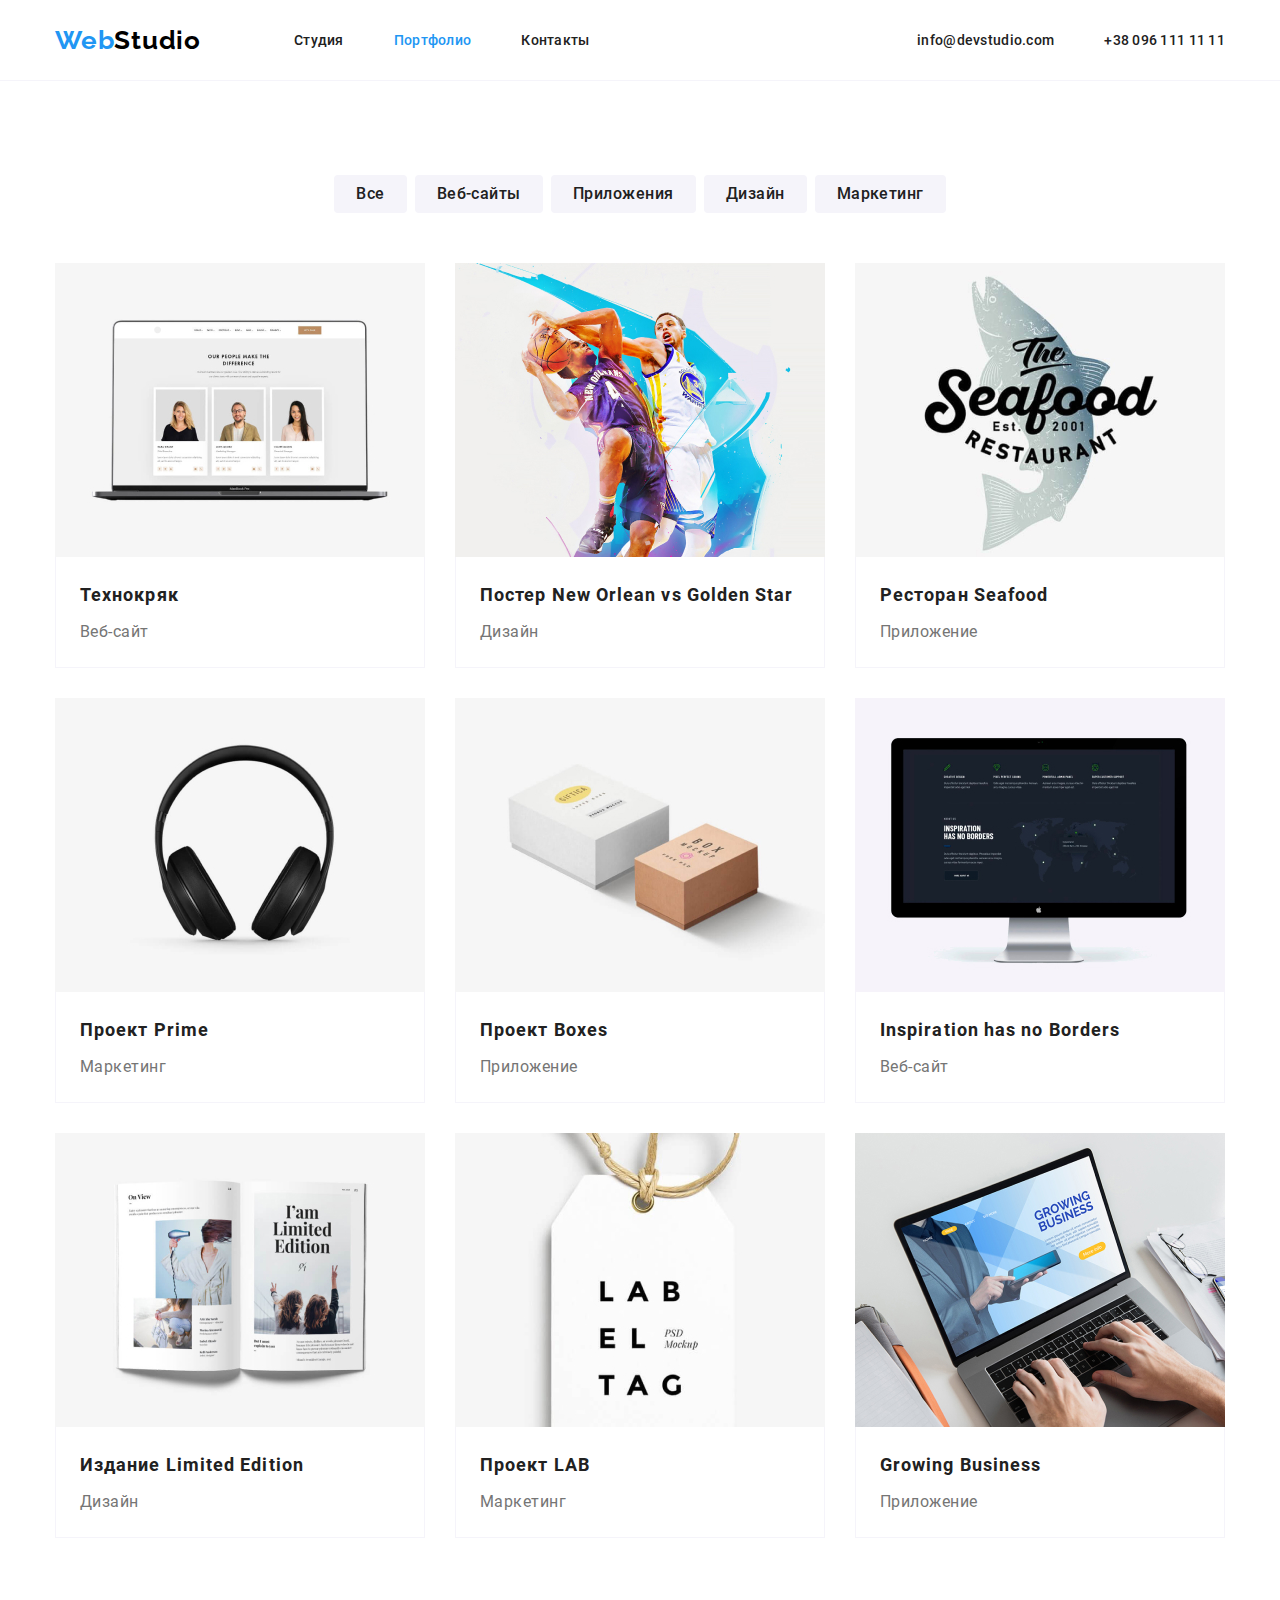
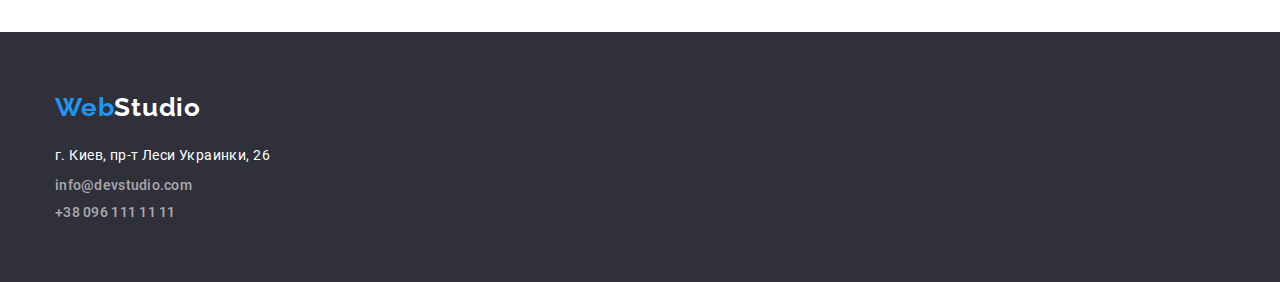
==== portfolio.html @ c0ffa652 "Добавляет дз-3" ====
<!DOCTYPE html>
<html lang="ru">

<head>
  <meta charset="UTF-8">
  <meta name="viewport" content="width=device-width, initial-scale=1.0">
  <link rel="stylesheet" href="./css/fonts.css">
  <link rel="preconnect" href="https://fonts.gstatic.com">
  <link href="https://fonts.googleapis.com/css2?family=Raleway:wght@700&display=swap" rel="stylesheet">
  <link rel="stylesheet" href="https://cdnjs.cloudflare.com/ajax/libs/modern-normalize/1.0.0/modern-normalize.min.css">
  <link rel="stylesheet" href="./css/style.css">
  <title>Web Studio</title>
</head>

<body>

  <!-- Шапка -->
<header class="header">
  <div class="conteiner">
    <nav class="navigation">
      <a href="./index.html" class="logo-top"><span class="logo-accent">Web</span>Studio</a>
      <ul class="nav-list">
        <li class="nav-list-item">
          <a href="./index.html" class="nav-list-link">Студия</a>
        </li>
        <li class="nav-list-item">
          <a href="./portfolio.html" class="nav-list-link current">Портфолио</a>
        </li>
        <li class="nav-list-item">
          <a href="" class="nav-list-link">Контакты</a>
        </li>
      </ul>
    </nav>
    <address class="contacts">
      <ul class="contacts-list">
        <li class="contacts-list-item">
          <a href="mailto:info@devstudio.com" class="contacts-list-link">info@devstudio.com</a>
        </li>
        <li class="contacts-list-item">
          <a href="tel:+380961111111" class="contacts-list-link">+38 096 111 11 11</a>
        </li>
      </ul>
    </address>
  </div>
</header>

<!-- Порфолио -->
<main class="potfolio-page">
  <h1 class="visually-hidden">Порфолио</h1>
  <section class="filters">
    <h2 class="visually-hidden">Фильтр проектов</h2>
    <ul class="filters-list">
      <li class="filters-list-item">
        <button class="filters-btn" type="button">Все</button>
      </li>
      <li class="filters-list-item">
        <button class="filters-btn" type="button">Веб-сайты</button>
      </li>
      <li class="filters-list-item">
        <button class="filters-btn" type="button">Приложения</button>
      </li>
      <li class="filters-list-item">
        <button class="filters-btn" type="button">Дизайн</button>
      </li>
      <li class="filters-list-item">
        <button class="filters-btn" type="button">Маркетинг</button>
      </li>
    </ul>
  </section>
  <section class="projects conteiner">
    <h2 class="visually-hidden">Проекты</h2>
    <ul class="projects-list">
      <li class="projects-list-item">
        <a class="projects-link" href="">
          <img class="projects-img" src="./images/portfolio/web-site.jpg" alt="ноутбук" width="370" height="294">
          <div class="projects-description">
            <h3 class="projects-title">Технокряк</h3>
            <p class="projects-text">Веб-сайт</p>
          </div>
        </a>
      </li>
      <li class="projects-list-item">
        <a class="projects-link" href="">
          <img class="projects-img" src="./images/portfolio/design.jpg" alt="баскетболисты с мячом" width="370" height="294">
          <div class="projects-description">
            <h3 class="projects-title">Постер New Orlean vs Golden Star</h3>
            <p class="projects-text">Дизайн</p>
          </div>
        </a>
      </li>
      <li class="projects-list-item">
        <a class="projects-link" href="">
          <img class="projects-img" src="./images/portfolio/application.jpg" alt="название ресторана seafood" width="370" height="294">
          <div class="projects-description">
            <h3 class="projects-title">Ресторан Seafood</h3>
            <p class="projects-text">Приложение</p>
          </div>
        </a>
      </li>
      <li class="projects-list-item">
        <a class="projects-link" href="">
          <img class="projects-img" src="./images/portfolio/marketing.jpg" alt="наушники" width="370" height="294">
          <div class="projects-description">
            <h3 class="projects-title">Проект Prime</h3>
            <p class="projects-text">Маркетинг</p>
          </div>
        </a>
      </li>
      <li class="projects-list-item">
        <a class="projects-link" href="">
          <img class="projects-img" src="./images/portfolio/application2.jpg" alt="коробки" width="370" height="294">
          <div class="projects-description">
            <h3 class="projects-title">Проект Boxes</h3>
            <p class="projects-text">Приложение</p>
          </div>
        </a>
      </li>
      <li class="projects-list-item">
        <a class="projects-link" href="">
          <img class="projects-img" src="./images/portfolio/web-site2.jpg" alt="монитор" width="370" height="294">
          <div class="projects-description">
            <h3 class="projects-title">Inspiration has no Borders</h3>
            <p class="projects-text">Веб-сайт</p>
          </div>
        </a>
      </li>
      <li class="projects-list-item">
        <a class="projects-link" href="">
          <img class="projects-img" src="./images/portfolio/design2.jpg" alt="журнал в развороте" width="370" height="294">
          <div class="projects-description">
            <h3 class="projects-title">Издание Limited Edition</h3>
            <p class="projects-text">Дизайн</p>
          </div>
        </a>
      </li>
      <li class="projects-list-item">
        <a class="projects-link" href="">
          <img class="projects-img" src="./images/portfolio/marketing2.jpg" alt="лейба от одежды" width="370" height="294">
          <div class="projects-description">
            <h3 class="projects-title">Проект LAB</h3>
            <p class="projects-text">Маркетинг</p>
          </div>
        </a>
      </li>
      <li class="projects-list-item">
        <a class="projects-link" href="">
          <img class="projects-img" src="./images/portfolio/application3.jpg" alt="человек за ноутбуком" width="370" height="294">
          <div class="projects-description">
            <h3 class="projects-title">Growing Business</h3>
            <p class="projects-text">Приложение</p>
          </div>
        </a>
      </li>
    </ul>
  </section>
</main>

  <!-- Подвал -->
<footer class="footer">
  <div class="conteiner">
    <a href="./index.html" class="logo-down"><span class="logo-accent">Web</span>Studio</a>
    <address class="address">
      <p class="address-street">г. Киев, пр-т Леси Украинки, 26</p>
      <ul class="footer-contacts-list">
        <li class="footer-contacts-list-item">
          <a class="footer-link" href="mailto:info@devstudio.com">info@devstudio.com</a>
        </li>
        <li class="footer-contacts-list-item">
          <a class="footer-link" href="tel:+380961111111">+38 096 111 11 11</a>
        </li>
      </ul>
    </address>
  </div>
</footer>
</body>

</html>
---- css/fonts.css ----
@font-face {
  font-family: 'Roboto';
  src: url('../fonts/Roboto-Bold.woff2') format('woff2'),
    url('../fonts/Roboto-Bold.woff') format('woff');
  font-weight: 700;
  font-style: normal;
}

@font-face {
  font-family: 'Roboto';
  src: url('../fonts/Roboto-Regular.woff2') format('woff2'),
    url('../fonts/Roboto-Regular.woff') format('woff');
  font-weight: 400;
  font-style: normal;
}

@font-face {
  font-family: 'Roboto';
  src: url('../fonts/Roboto-Black.woff2') format('woff2'),
    url('../fonts/Roboto-Black.woff') format('woff');
  font-weight: 900;
  font-style: normal;
}

@font-face {
  font-family: 'Roboto';
  src: url('../fonts/Roboto-Medium.woff2') format('woff2'),
    url('../fonts/Roboto-Medium.woff') format('woff');
  font-weight: 500;
  font-style: normal;
}
---- css/style.css ----
:root {
  --main-font: Roboto, sans-serif;
  --logo-font: Raleway, sans-serif;
  --main-color: #212121;
  --secondary-color: #ffffff;
  --accent-color: #2196f3;
  --text-color: #757575;
}

.visually-hidden {
  position: absolute;
  width: 1px;
  height: 1px;
  margin: -1px;
  border: 0;
  padding: 0;

  white-space: nowrap;
  clip-path: inset(100%);
  clip: rect(0 0 0 0);
  overflow: hidden;
}

body {
  font-family: var(--main-font);
}

h1,
h2,
h3,
h4,
h5,
h6 {
  margin: 0;
}

ul,
ol {
  margin: 0;
  padding: 0;
}

p {
  margin: 0;
}

img {
  display: block;
}

ul {
  list-style: none;
}

a {
  text-decoration: none;
}

/* ========== COMPONENTS ==========*/

.nav-list-link,
.contacts-list-link,
.footer-link {
  font-weight: 500;
  font-size: 14px;
  line-height: 1.142;
  letter-spacing: 0.02em;
  font-style: normal;
}

.nav-list-link:hover,
.nav-list-link:focus,
.contacts-list-link:hover,
.contacts-list-link:focus,
.footer-link:hover,
.footer-link:focus {
  color: var(--accent-color);
}

.conteiner {
  width: 1200px;
  padding: 0 15px;
  margin: 0 auto;
}

/* ========== END COMPONENTS ==========*/

/* ========== HEADER ========== */
.header .conteiner {
  display: flex;
  align-items: center;
}

.navigation {
  display: flex;
  align-items: center;
}

.nav-list {
  display: flex;
}
.nav-list-item:not(:last-child),
.contacts-list-item:not(:last-child) {
  margin-right: 50px;
}

.contacts {
  margin-left: auto;
}

.contacts-list {
  display: flex;
}

.nav-list-link {
  display: block;
  padding-top: 32px;
  padding-bottom: 32px;
}

.logo-top {
  margin-right: 93px;
  font-family: var(--logo-font);
  font-weight: 700;
  font-size: 26px;
  line-height: 1.192;
  letter-spacing: 0.03em;
  color: #000000;
}

.logo-accent {
  color: var(--accent-color);
}

.nav-list-link,
.contacts-list-link {
  color: var(--main-color);
}

.current {
  color: var(--accent-color);
}

/* ========== END HEADER ========== */

/* ========== HERO ========== */

.hero {
  background-color: #2f303a;
  text-align: center;
  padding: 200px 452px;
}

.hero-title {
  margin-bottom: 30px;

  font-weight: 900;
  font-size: 44px;
  line-height: 1.364;
  text-align: center;
  letter-spacing: 0.06em;
  text-transform: uppercase;
  color: var(--secondary-color);
}

.hero-link {
  display: inline-block;
  padding: 10px 32px;
  text-align: center;
  background-color: var(--accent-color);
  min-width: 200px;
  border-radius: 4px;

  font-style: normal;
  font-weight: 700;
  font-size: 16px;
  line-height: 1.875;
  letter-spacing: 0.06em;
  color: var(--secondary-color);
}

/* ========== END HERO ========== */

/* ========== FEATURES ========== */

.features-list {
  display: flex;
}

.features {
  padding-top: 94px;
  padding-bottom: 94px;
}

.features-list-item:not(:last-child) {
  margin-right: 30px;
}

.features-list-item {
  width: 270px;
}

.features-list-title {
  margin-bottom: 10px;

  font-weight: 700;
  font-size: 14px;
  line-height: 1.143;
  letter-spacing: 0.03em;
  text-transform: uppercase;
  color: var(--main-color);
}

.features-list-text {
  font-weight: 400;
  font-size: 14px;
  line-height: 1.714;
  letter-spacing: 0.03em;
  color: var(--text-color);
}

/* ========== END FEATURES ========== */

/* ========== SERVICES ========== */

.services {
  padding-bottom: 94px;
}

.services-list {
  display: flex;
}

.services-list-item:not(:last-child) {
  margin-right: 30px;
}

.services-title {
  margin-bottom: 50px;

  font-weight: 700;
  font-size: 36px;
  line-height: 1.166;
  text-align: center;
  letter-spacing: 0.03em;
  color: var(--main-color);
}

/* ========== END SERVICES ========== */

/* ========== OUR TEAM ========== */

.team {
  padding-top: 94px;
  padding-bottom: 94px;

  background-color: #f5f4fa;
}

.team-list {
  display: flex;
  justify-content: center;
}

.team-list-item:not(:last-child) {
  margin-right: 30px;
}

.team-photo {
  margin-bottom: 30px;
}

.team-list-item {
  padding-bottom: 30px;
  background-color: var(--secondary-color);
  border-radius: 0 0 4px 4px;
}

.team-title {
  margin-bottom: 50px;

  font-weight: 700;
  font-size: 36px;
  line-height: 1.166;
  text-align: center;
  letter-spacing: 0.03em;
  color: var(--main-color);
}

.team-name {
  margin-bottom: 10px;

  font-weight: 500;
  font-size: 16px;
  line-height: 1.188;
  text-align: center;
  letter-spacing: 0.03em;
  color: var(--main-color);
}

.team-profession {
  font-weight: 400;
  font-size: 16px;
  line-height: 1.188;
  text-align: center;
  letter-spacing: 0.03em;
  color: var(--text-color);
}

/* ========== END OUR TEAM ========== */

/* ========== FOOTER ========== */

.footer {
  padding-top: 60px;
  padding-bottom: 60px;
  background-color: #2f303a;
}

.logo-down {
  display: block;
  margin-bottom: 20px;

  font-family: var(--logo-font);
  font-weight: 700;
  font-size: 26px;
  line-height: 1.192;
  letter-spacing: 0.03em;
  color: var(--secondary-color);
}

.address-street {
  margin-bottom: 9px;

  font-style: normal;
  font-weight: 400;
  font-size: 14px;
  line-height: 1.715;
  letter-spacing: 0.03em;
  color: var(--secondary-color);
}

.footer-contacts-list-item:not(:last-child) {
  margin-bottom: 9px;
}

.footer-link {
  color: rgba(255, 255, 255, 0.6);
}

/* ========== END FOOTER ========== */

/* ========================== PORTFOLIO PAGE ========================== */

/* ========== FILTERS ========== */

.potfolio-page {
  border-top: 1px solid #f5f4fa;
  padding-top: 94px;
  padding-bottom: 94px;
}

.filters-list {
  display: flex;
  justify-content: center;
}

.filters-list-item:not(:last-child) {
  margin-right: 8px;
}

.filters {
  margin-bottom: 50px;
}

.filters-btn {
  display: block;
  border-radius: 4px;
  border: none;
  padding: 6px 22px;

  font-weight: 500;
  font-size: 16px;
  line-height: 1.625;
  text-align: center;
  letter-spacing: 0.03em;
  color: var(--main-color);
  background-color: #f5f4fa;
}
.filters-btn:hover,
.filters-btn:focus {
  color: var(--secondary-color);
  background-color: var(--accent-color);
}

/* ========== END FILTERS ========== */

/* ========== PROJECTS ========== */

.projects-list {
  display: flex;
  flex-wrap: wrap;
}

.projects-list-item {
  margin-right: 30px;
  margin-bottom: 30px;
}

.projects-list-item:nth-child(3n) {
  margin-right: 0;
}

.projects-list-item:nth-last-child(-n + 3) {
  margin-bottom: 0;
}

.projects-description {
  padding: 20px 24px;
  border-right: 1px solid #f5f4fa;
  border-bottom: 1px solid #f5f4fa;
  border-left: 1px solid #f5f4fa;
}

.projects-title {
  margin-bottom: 4px;

  font-weight: 700;
  font-size: 18px;
  line-height: 2;
  letter-spacing: 0.06em;
  color: var(--main-color);
}

.projects-text {
  font-weight: 400;
  font-size: 16px;
  line-height: 1.875;
  letter-spacing: 0.03em;
  color: var(--text-color);
}
/* ========== END PROJECTS ========== */

/* ========================== END PORTFOLIO PAGE ========================== */
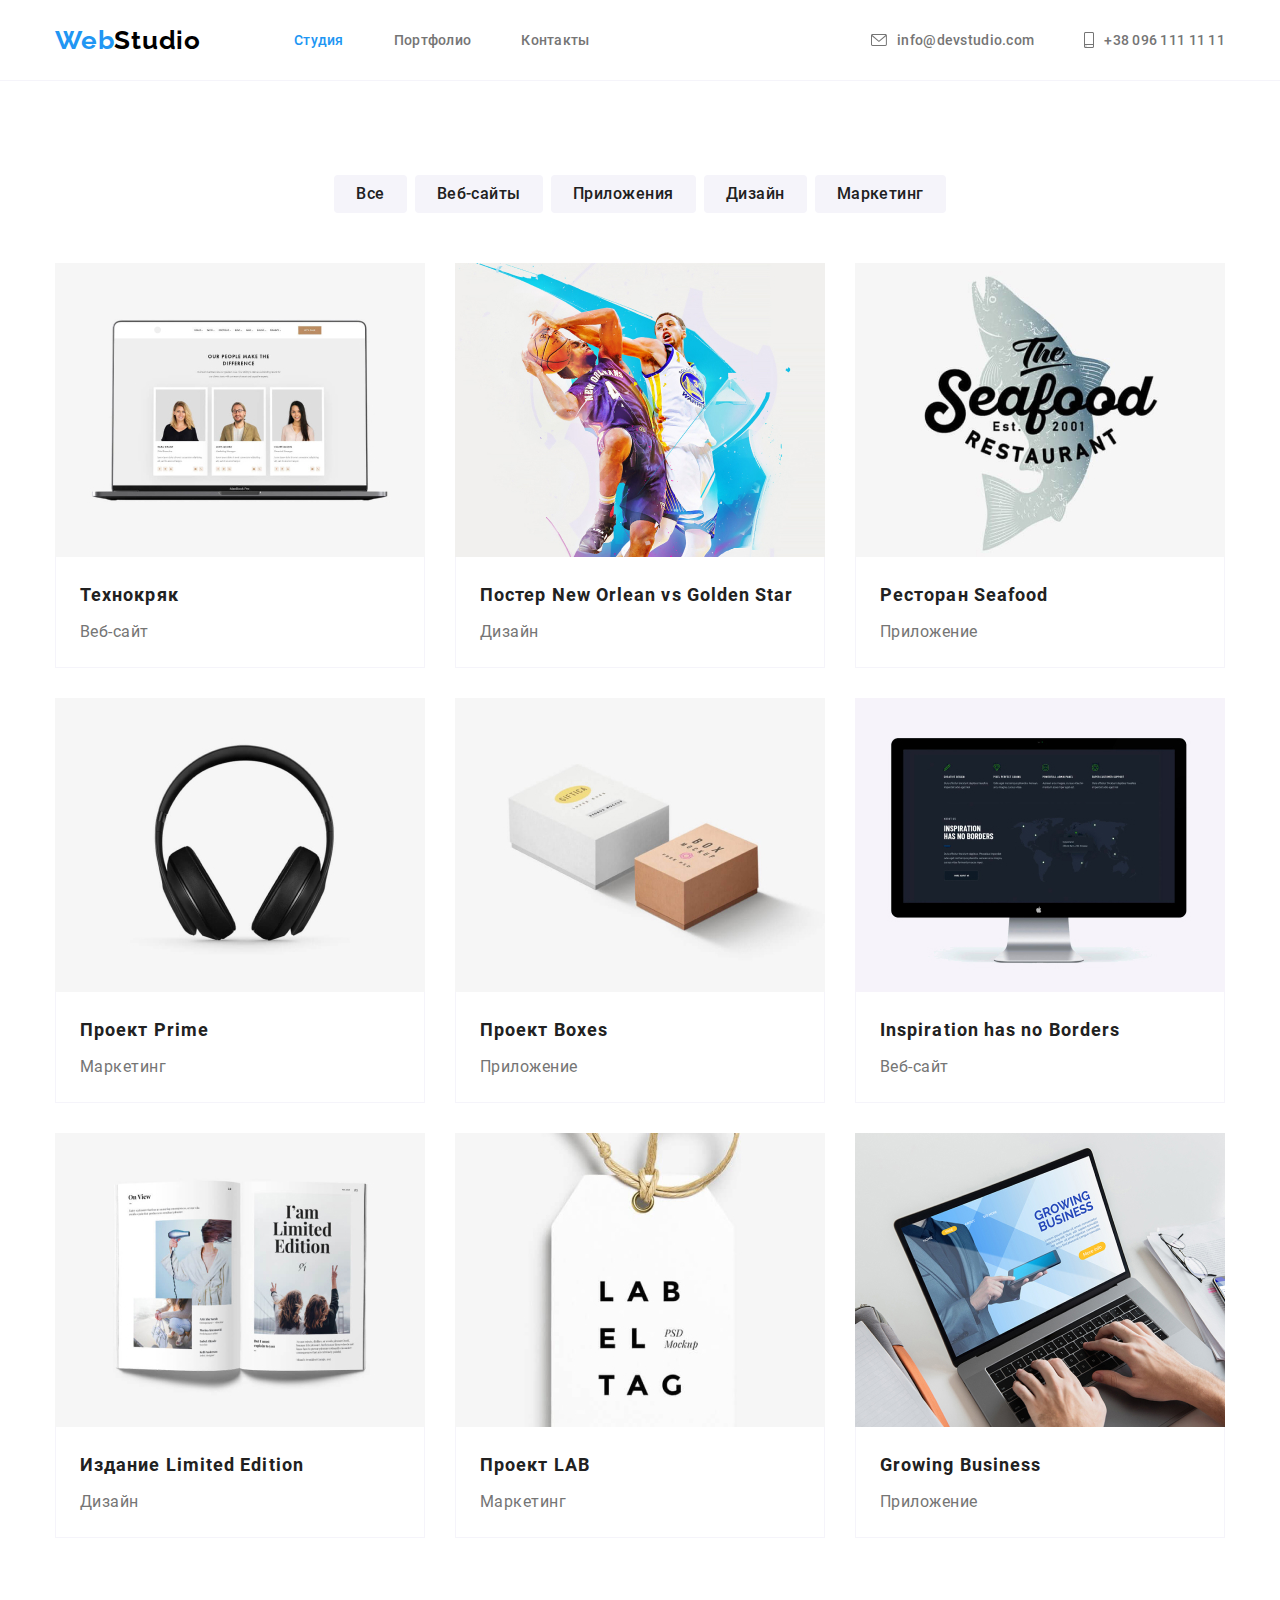
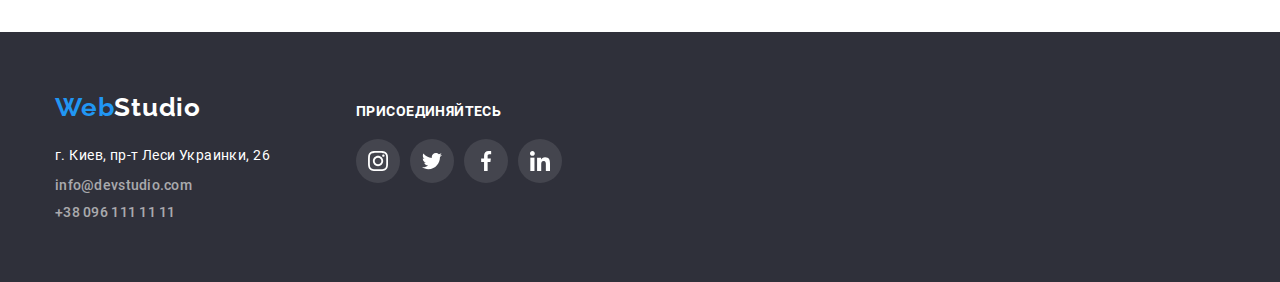
==== commit 2fb3f3dd: "Добавляет разметку и оформление всех декоративных элементов (иконок) для страниц Студия и Портфолио" ====
--- a/portfolio.html
+++ b/portfolio.html
@@ -21,10 +21,10 @@
       <a href="./index.html" class="logo-top"><span class="logo-accent">Web</span>Studio</a>
       <ul class="nav-list">
         <li class="nav-list-item">
-          <a href="./index.html" class="nav-list-link">Студия</a>
+          <a href="./index.html" class="nav-list-link current">Студия</a>
         </li>
         <li class="nav-list-item">
-          <a href="./portfolio.html" class="nav-list-link current">Портфолио</a>
+          <a href="./portfolio.html" class="nav-list-link">Портфолио</a>
         </li>
         <li class="nav-list-item">
           <a href="" class="nav-list-link">Контакты</a>
@@ -34,10 +34,18 @@
     <address class="contacts">
       <ul class="contacts-list">
         <li class="contacts-list-item">
-          <a href="mailto:info@devstudio.com" class="contacts-list-link">info@devstudio.com</a>
+          <a href="mailto:info@devstudio.com" class="contacts-list-link">
+            <svg class="contacts-list-icon" width="16" height="12">
+              <use href="./images/sprite.svg#icon-mail"></use>
+            </svg>
+            info@devstudio.com</a>
         </li>
         <li class="contacts-list-item">
-          <a href="tel:+380961111111" class="contacts-list-link">+38 096 111 11 11</a>
+          <a href="tel:+380961111111" class="contacts-list-link">
+            <svg class="contacts-list-icon" width="10" height="16">
+              <use href="./images/sprite.svg#icon-phone"></use>
+            </svg>
+            +38 096 111 11 11</a>
         </li>
       </ul>
     </address>
@@ -158,18 +166,53 @@
   <!-- Подвал -->
 <footer class="footer">
   <div class="conteiner">
-    <a href="./index.html" class="logo-down"><span class="logo-accent">Web</span>Studio</a>
-    <address class="address">
-      <p class="address-street">г. Киев, пр-т Леси Украинки, 26</p>
-      <ul class="footer-contacts-list">
-        <li class="footer-contacts-list-item">
-          <a class="footer-link" href="mailto:info@devstudio.com">info@devstudio.com</a>
-        </li>
-        <li class="footer-contacts-list-item">
-          <a class="footer-link" href="tel:+380961111111">+38 096 111 11 11</a>
+    <div class="footer-left-wrapper">
+      <a href="./index.html" class="logo-down"><span class="logo-accent">Web</span>Studio</a>
+      <address class="address">
+        <p class="address-street">г. Киев, пр-т Леси Украинки, 26</p>
+        <ul class="footer-contacts-list">
+          <li class="footer-contacts-list-item">
+            <a class="footer-link" href="mailto:info@devstudio.com">info@devstudio.com</a>
+          </li>
+          <li class="footer-contacts-list-item">
+            <a class="footer-link" href="tel:+380961111111">+38 096 111 11 11</a>
+          </li>
+        </ul>
+      </address>
+    </div>
+    <div>
+      <p class="footer-title">присоединяйтесь</p>
+      <ul class="footer-social-list">
+        <li class="footer-social-list-item">
+          <a class="footer-social-list-link" href="https://www.instagram.com" target="_blank" rel="noreferrer noopener">
+            <svg class="footer-social-link-icon" width="20" height="20">
+              <use href="./images/sprite.svg#icon-instagram"></use>
+            </svg>
+          </a>
+        </li>
+        <li class="footer-social-list-item">
+          <a class="footer-social-list-link" href="https://www.twitter.com" target="_blank" rel="noreferrer noopener">
+            <svg class="footer-social-link-icon" width="20" height="20">
+              <use href="./images/sprite.svg#icon-twitter"></use>
+            </svg>
+          </a>
+        </li>
+        <li class="footer-social-list-item">
+          <a class="footer-social-list-link" href="https://www.facebook.com" target="_blank" rel="noreferrer noopener">
+            <svg class="footer-social-link-icon" width="20" height="20">
+              <use href="./images/sprite.svg#icon-facebook"></use>
+            </svg>
+          </a>
+        </li>
+        <li class="footer-social-list-item">
+          <a class="footer-social-list-link" href="https://www.linkedin.com" target="_blank" rel="noreferrer noopener">
+            <svg class="footer-social-link-icon" width="20" height="20">
+              <use href="./images/sprite.svg#icon-linkedin"></use>
+            </svg>
+          </a>
         </li>
       </ul>
-    </address>
+    </div>
   </div>
 </footer>
 </body>
--- a/css/style.css
+++ b/css/style.css
@@ -5,6 +5,7 @@
   --secondary-color: #ffffff;
   --accent-color: #2196f3;
   --text-color: #757575;
+  --icon-color: #afb1b8;
 }
 
 .visually-hidden {
@@ -112,6 +113,11 @@
   display: flex;
 }
 
+.contacts-list-link {
+  display: flex;
+  align-items: center;
+}
+
 .nav-list-link {
   display: block;
   padding-top: 32px;
@@ -134,19 +140,43 @@
 
 .nav-list-link,
 .contacts-list-link {
-  color: var(--main-color);
+  color: var(--text-color);
 }
 
 .current {
   color: var(--accent-color);
 }
 
+.contacts-list-icon {
+  margin-right: 10px;
+  fill: var(--text-color);
+}
+
+.contacts-list-link:hover .contacts-list-icon,
+.contacts-list-link:focus .contacts-list-icon {
+  fill: var(--accent-color);
+}
+
 /* ========== END HEADER ========== */
 
 /* ========== HERO ========== */
 
 .hero {
-  background-color: #2f303a;
+  background-color: #c4c4c4;
+  background-image: linear-gradient(
+      rgba(47, 48, 58, 0.4),
+      rgba(47, 48, 58, 0.4)
+    ),
+    url(../images/img-hero.jpg);
+  background-repeat: no-repeat;
+  background-position: center;
+  background-size: cover;
+
+  max-width: 1600px;
+  height: 600px;
+
+  margin: 0 auto;
+
   text-align: center;
   padding: 200px 452px;
 }
@@ -200,6 +230,16 @@
   width: 270px;
 }
 
+.features-icon-wrapper {
+  padding: 25px 100px;
+  margin-bottom: 30px;
+
+  width: 270px;
+  height: 120px;
+  background-color: #f5f4fa;
+  border-radius: 4px;
+}
+
 .features-list-title {
   margin-bottom: 10px;
 
@@ -274,6 +314,8 @@
   padding-bottom: 30px;
   background-color: var(--secondary-color);
   border-radius: 0 0 4px 4px;
+  box-shadow: 0px 1px 3px rgba(0, 0, 0, 0.12), 0px 1px 1px rgba(0, 0, 0, 0.14),
+    0px 2px 1px rgba(0, 0, 0, 0.2);
 }
 
 .team-title {
@@ -306,8 +348,91 @@
   letter-spacing: 0.03em;
   color: var(--text-color);
 }
+.team-social-list {
+  display: flex;
+  justify-content: space-around;
+
+  padding-top: 16px;
+  padding-right: 32px;
+  padding-left: 32px;
+}
+
+.social-list-link {
+  display: block;
+  padding: 12px;
+  width: 44px;
+  height: 44px;
+  border-radius: 50%;
+}
+
+.social-link-icon {
+  fill: var(--icon-color);
+}
+
+.social-list-link:hover,
+.social-list-link:focus {
+  background-color: var(--accent-color);
+}
+
+.social-list-link:hover .social-link-icon,
+.social-list-link:focus .social-link-icon {
+  fill: var(--secondary-color);
+}
 
 /* ========== END OUR TEAM ========== */
+
+/* ========== CLIENTS ========== */
+.clients {
+  padding-top: 94px;
+  padding-bottom: 94px;
+}
+
+.clients-title {
+  margin-bottom: 50px;
+
+  font-weight: 700;
+  font-size: 36px;
+  line-height: 1.167;
+  text-align: center;
+  letter-spacing: 0.03em;
+  color: var(--main-color);
+}
+
+.clients-list {
+  display: flex;
+  flex-wrap: wrap;
+}
+
+.clients-list-item:not(:last-child) {
+  margin-right: 30px;
+}
+
+.clients-list-link {
+  display: flex;
+  justify-content: center;
+  align-items: center;
+  border: 1px solid var(--icon-color);
+  border-radius: 4px;
+
+  width: 170px;
+  height: 90px;
+}
+
+.clients-list-icon {
+  fill: var(--icon-color);
+}
+
+.clients-list-link:hover,
+.clients-list-link:focus {
+  border: 1px solid var(--accent-color);
+}
+
+.clients-list-link:hover .clients-list-icon,
+.clients-list-link:focus .clients-list-icon {
+  fill: var(--accent-color);
+}
+
+/* ========== END CLIENTS ========= */
 
 /* ========== FOOTER ========== */
 
@@ -346,6 +471,53 @@
 
 .footer-link {
   color: rgba(255, 255, 255, 0.6);
+}
+
+.footer-left-wrapper {
+  min-width: 231px;
+  margin-right: 70px;
+}
+
+.footer-title {
+  margin-bottom: 20px;
+
+  font-weight: 700;
+  font-size: 14px;
+  line-height: 1.143;
+  letter-spacing: 0.03em;
+  text-transform: uppercase;
+  color: var(--secondary-color);
+}
+
+.footer > .conteiner {
+  display: flex;
+  align-items: baseline;
+}
+
+.footer-social-list {
+  display: flex;
+}
+
+.footer-social-list-link {
+  display: block;
+  padding: 12px;
+  width: 44px;
+  height: 44px;
+  border-radius: 50%;
+  background-color: rgba(255, 255, 255, 0.1);
+}
+
+.footer-social-list-item:not(:last-child) {
+  margin-right: 10px;
+}
+
+.footer-social-link-icon {
+  fill: var(--secondary-color);
+}
+
+.footer-social-list-link:hover,
+.footer-social-list-link:focus {
+  background-color: var(--accent-color);
 }
 
 /* ========== END FOOTER ========== */
@@ -391,6 +563,8 @@
 .filters-btn:focus {
   color: var(--secondary-color);
   background-color: var(--accent-color);
+  box-shadow: 0px 3px 1px rgba(0, 0, 0, 0.1), 0px 1px 2px rgba(0, 0, 0, 0.08),
+    0px 2px 2px rgba(0, 0, 0, 0.12);
 }
 
 /* ========== END FILTERS ========== */
@@ -439,6 +613,13 @@
   letter-spacing: 0.03em;
   color: var(--text-color);
 }
+
+.projects-list-item:hover,
+.projects-list-item:focus {
+  box-shadow: 0px 1px 1px rgba(0, 0, 0, 0.12), 0px 4px 4px rgba(0, 0, 0, 0.06),
+    1px 4px 6px rgba(0, 0, 0, 0.16);
+}
+
 /* ========== END PROJECTS ========== */
 
 /* ========================== END PORTFOLIO PAGE ========================== */
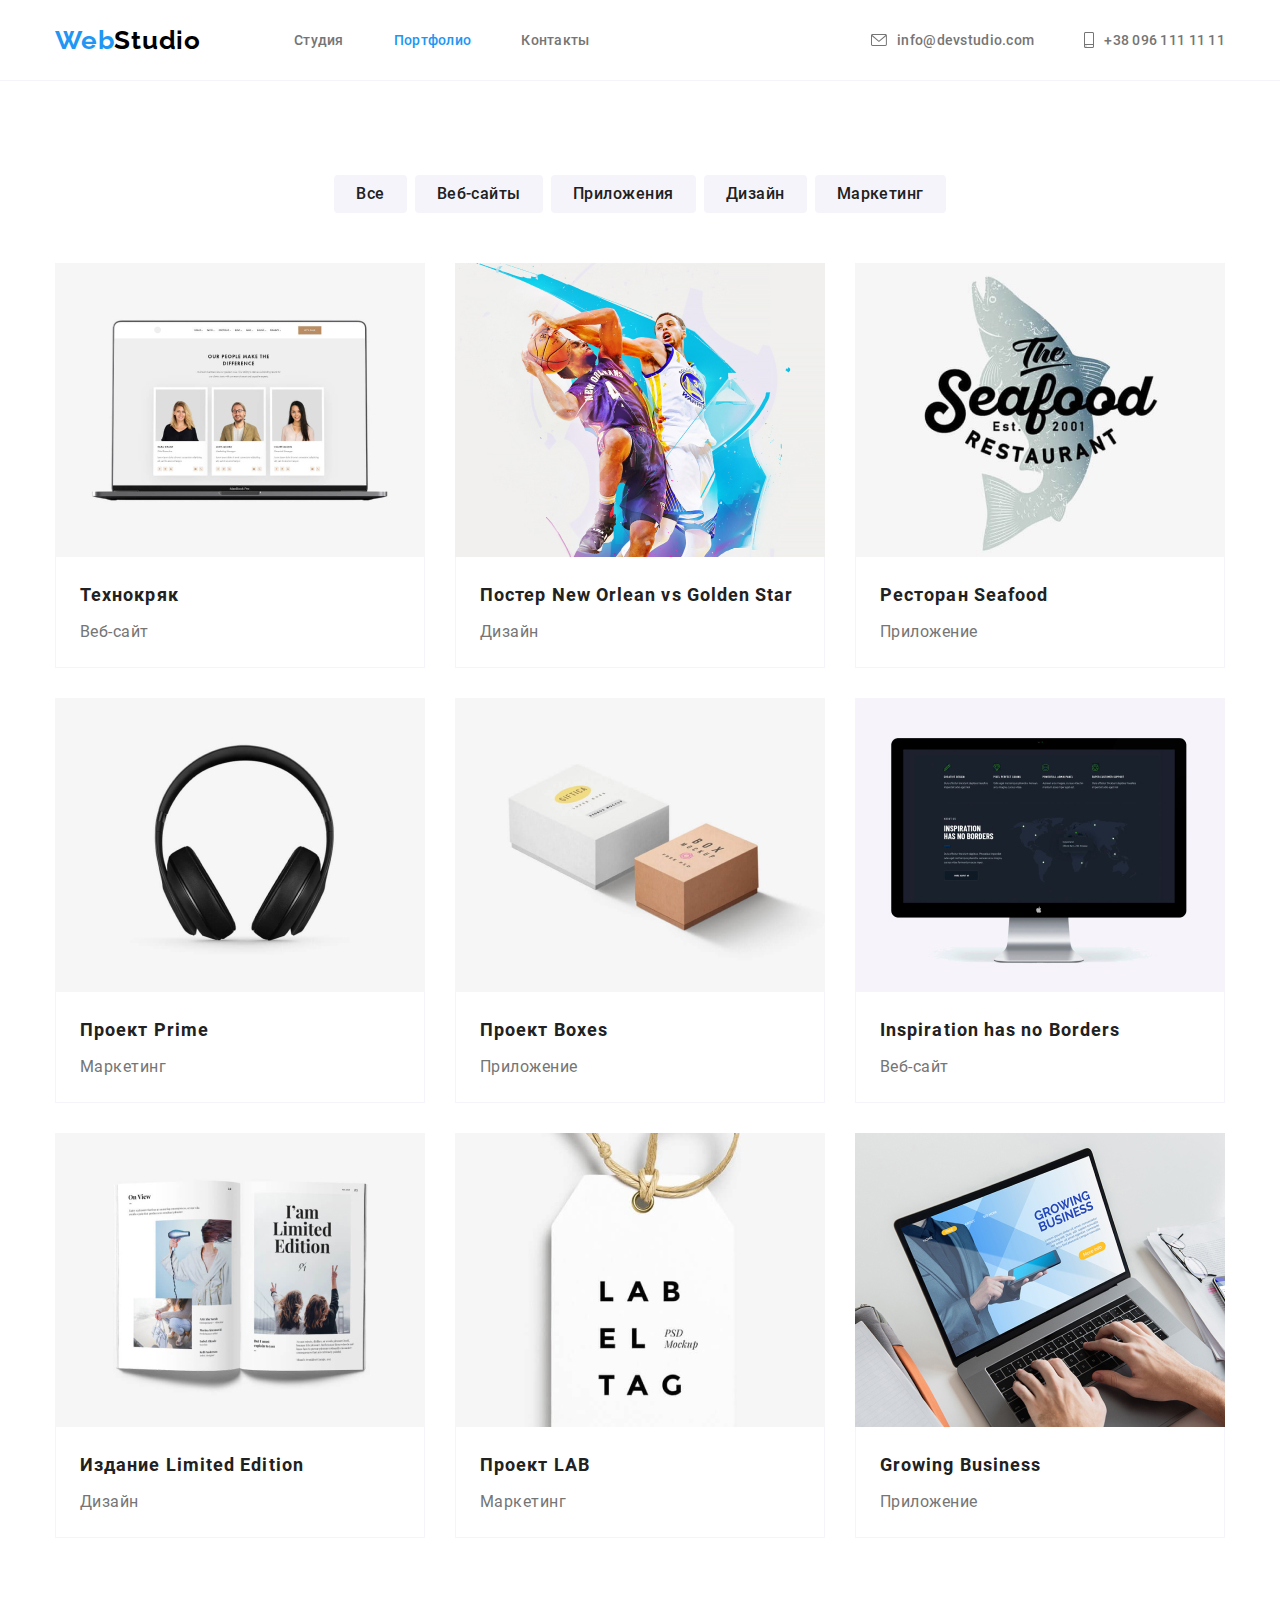
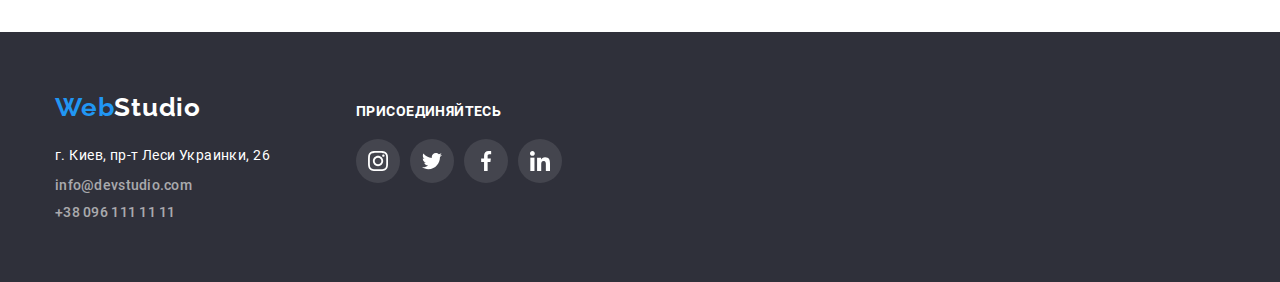
==== commit fd5904f6: "добавляет акцент "портфолио"" ====
--- a/portfolio.html
+++ b/portfolio.html
@@ -21,10 +21,10 @@
       <a href="./index.html" class="logo-top"><span class="logo-accent">Web</span>Studio</a>
       <ul class="nav-list">
         <li class="nav-list-item">
-          <a href="./index.html" class="nav-list-link current">Студия</a>
+          <a href="./index.html" class="nav-list-link ">Студия</a>
         </li>
         <li class="nav-list-item">
-          <a href="./portfolio.html" class="nav-list-link">Портфолио</a>
+          <a href="./portfolio.html" class="nav-list-link current">Портфолио</a>
         </li>
         <li class="nav-list-item">
           <a href="" class="nav-list-link">Контакты</a>
